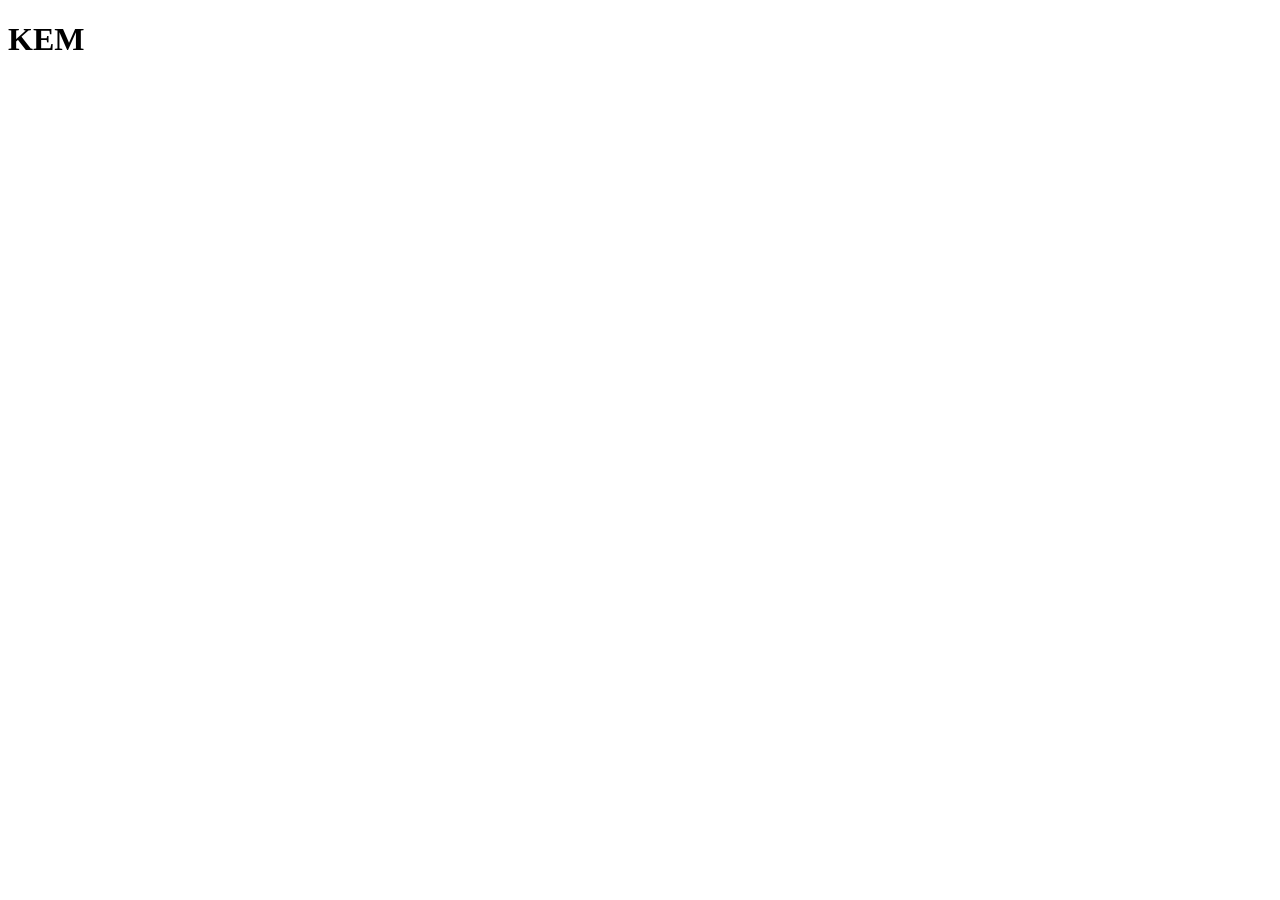
==== docs/index.html @ ff196904 "add index.html, this is web" ====
<!DOCTYPE html>
<html lang="en">
<head>
    <meta charset="UTF-8">
    <meta name="viewport" content="width=device-width, initial-scale=1.0">
    <title>KEM</title>
</head>
<body>
    <h1>KEM</h1>
</body>
</html>
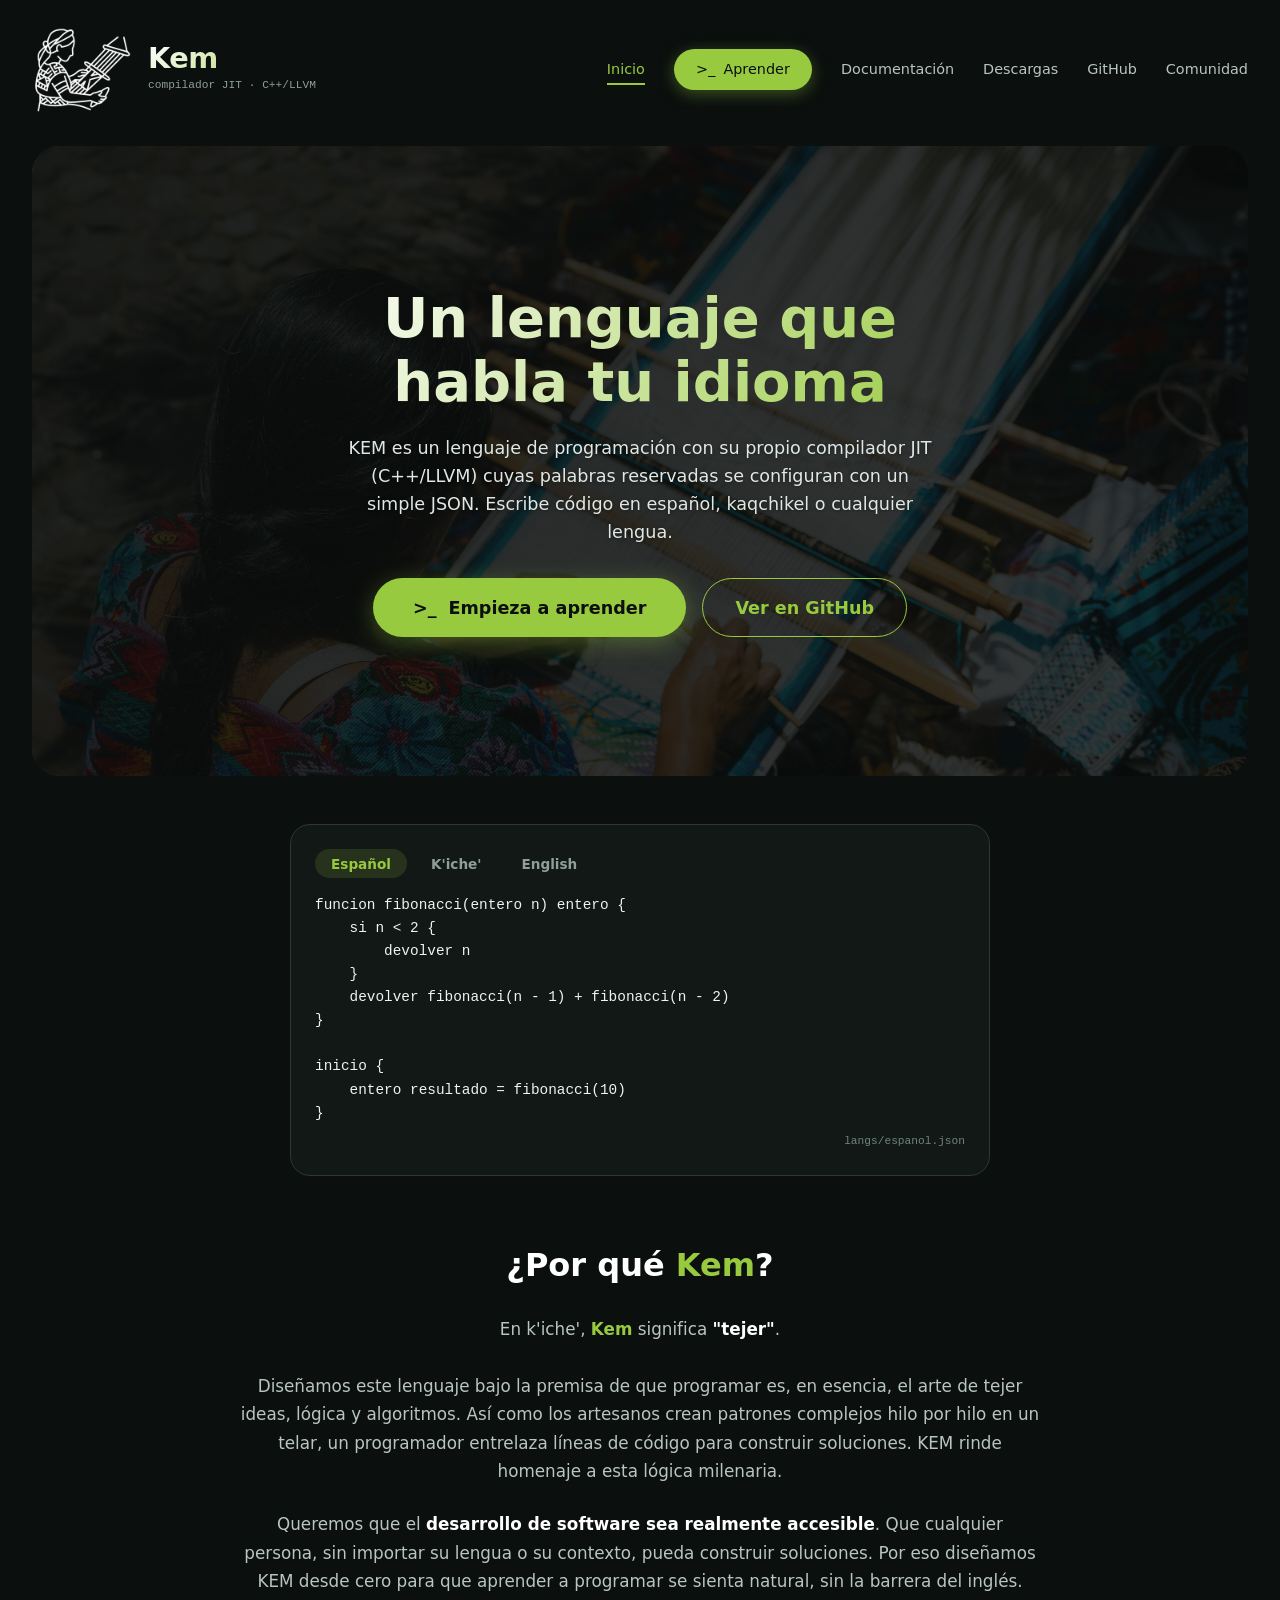
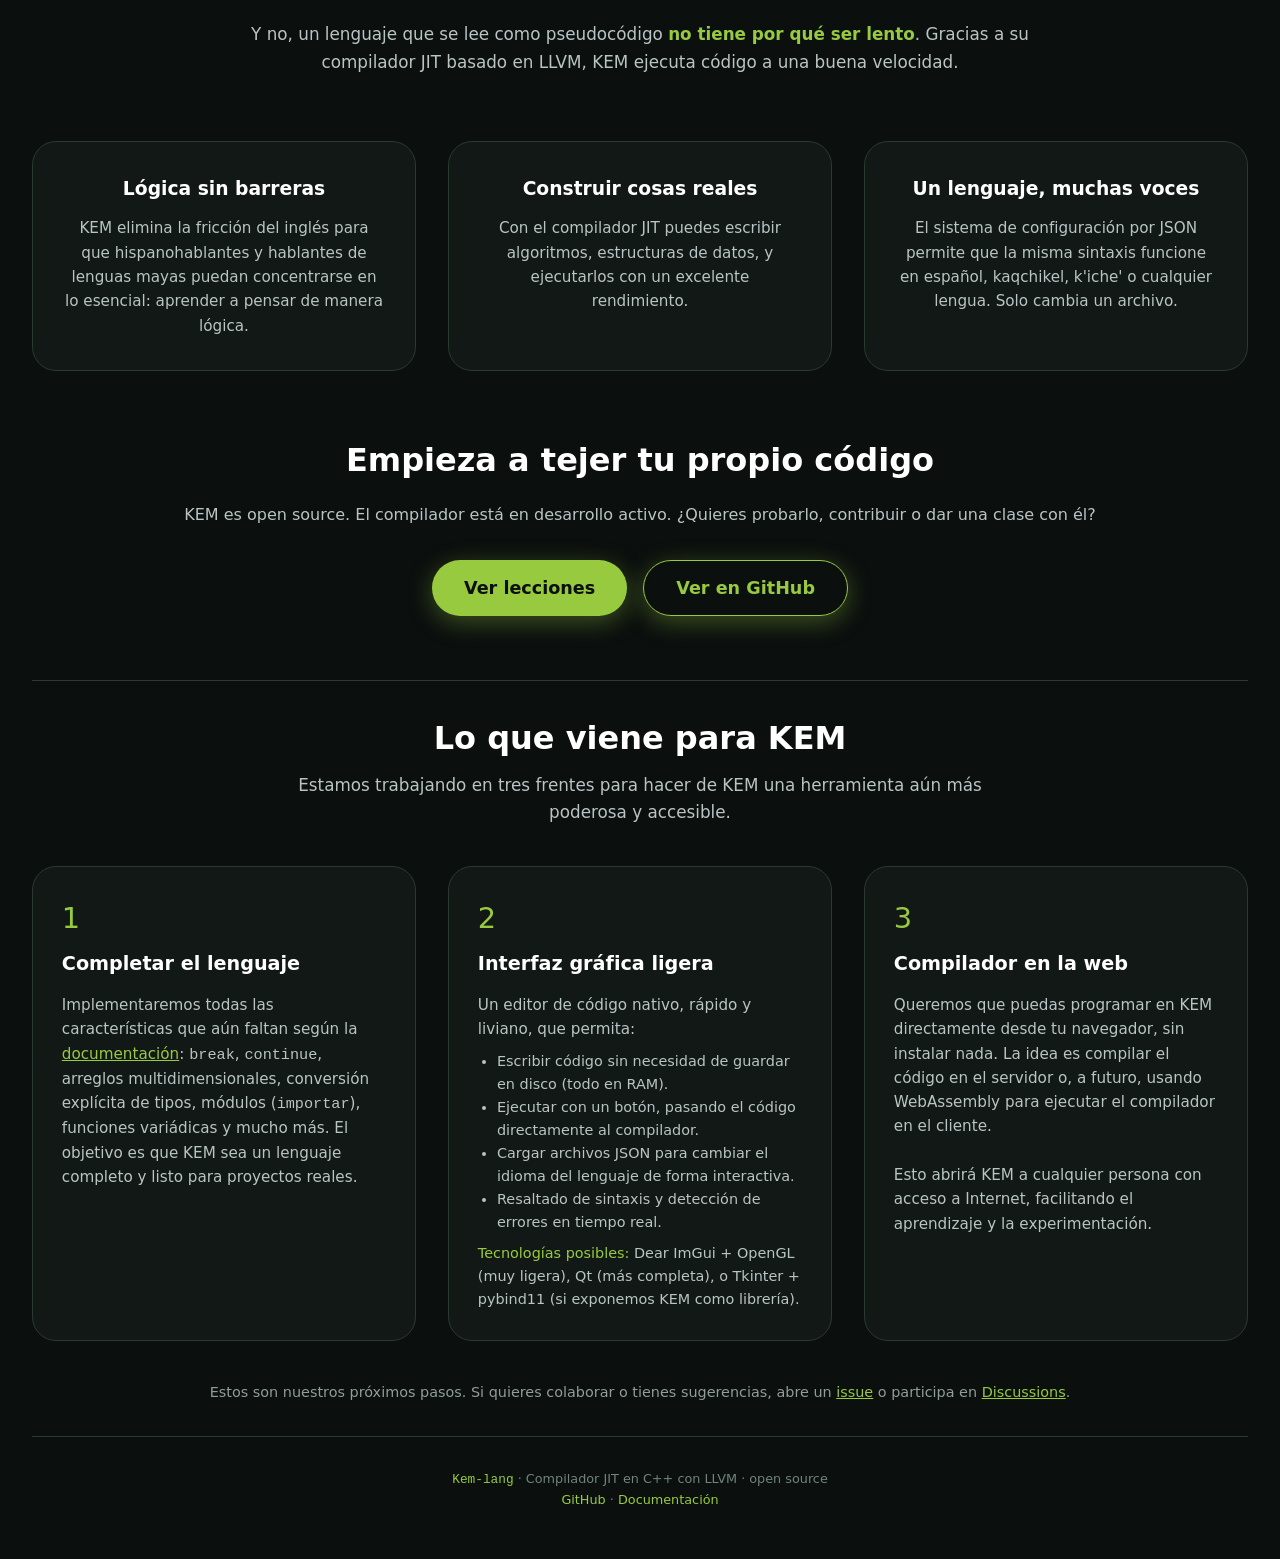
==== commit 883b6fdf: "web jsjs" ====
--- a/docs/index.html
+++ b/docs/index.html
@@ -1,11 +1,189 @@
 <!DOCTYPE html>
-<html lang="en">
+<html lang="es">
 <head>
-    <meta charset="UTF-8">
-    <meta name="viewport" content="width=device-width, initial-scale=1.0">
-    <title>KEM</title>
+  <meta charset="UTF-8">
+  <meta name="viewport" content="width=device-width, initial-scale=1.0, viewport-fit=cover">
+  <title>KEM</title>
+  <link rel="stylesheet" href="styles.css">
 </head>
 <body>
-    <h1>KEM</h1>
+
+<div class="container">
+
+  <!-- ===== NAVBAR ===== -->
+  <nav class="navbar">
+    <a href="index.html" class="logo-area">
+      <img class="logo-img" src="logo.png" alt="Logo de Kem">
+      <div>
+        <div class="brand-text">Kem</div>
+        <div class="brand-sub">compilador JIT · C++/LLVM</div>
+      </div>
+    </a>
+    <button class="menu-toggle" onclick="toggleMenu()">☰</button>
+    <div class="nav-links" id="navLinks">
+      <a href="index.html" class="active">Inicio</a>
+      <a href="aprender.html" class="nav-btn-editor"><span>>_</span> Aprender</a>
+      <a href="docs.html">Documentación</a>
+      <a href="descargas.html">Descargas</a>
+      <a href="https://github.com/vyordan/kem" target="_blank">GitHub</a>
+      <a href="comunidad.html">Comunidad</a>
+    </div>
+  </nav>
+
+  <!-- ===== HERO ===== -->
+  <section class="hero">
+    <img class="hero-background" src="fondo.png" alt="Tejedora tradicional guatemalteca">
+    <div class="hero-overlay"></div>
+    <div class="hero-content">
+      <h1>Un lenguaje que habla tu idioma</h1>
+      <p class="hero-desc">
+        KEM es un lenguaje de programación con su propio compilador JIT (C++/LLVM) cuyas palabras reservadas se configuran con un simple JSON. Escribe código en español, kaqchikel o cualquier lengua.
+      </p>
+      <div style="display: flex; gap: 1rem; justify-content: center; flex-wrap: wrap;">
+        <a href="aprender.html" class="btn-hero">
+          <span>>_</span> Empieza a aprender
+        </a>
+        <a href="https://github.com/vyordan/kem" target="_blank" class="btn-hero" style="background: transparent; border: 1px solid var(--color-accent); color: var(--color-accent); box-shadow: none; padding: 0.9rem 2rem;">
+          Ver en GitHub
+        </a>
+      </div>
+    </div>
+  </section>
+
+  <!-- ===== BLOQUE DE CÓDIGO DECORATIVO CON PESTAÑAS ===== -->
+  <div class="code-snippet" id="snippet-block">
+    <div class="tabs" style="margin-bottom: 1rem;">
+      <button class="tab-btn active" onclick="switchSnippetLang('es')">Español</button>
+      <button class="tab-btn" onclick="switchSnippetLang('ki')">K'iche'</button>
+      <button class="tab-btn" onclick="switchSnippetLang('en')">English</button>
+    </div>
+    <pre><code id="snippet-code">// Cargando...</code></pre>
+    <span class="lang-indicator" id="snippet-lang-indicator" style="position: static; display: block; text-align: right; margin-top: 0.5rem;">langs/espanol.json</span>
+  </div>
+
+  <!-- ===== SECCIÓN: ¿POR QUÉ KEM? ===== -->
+  <section class="why-kem" style="max-width: 800px; margin: 4rem auto; text-align: center;">
+    <h2 style="font-size: 2rem; color: #fff; margin-bottom: 1.5rem;">¿Por qué <span style="color: var(--color-accent);">Kem</span>?</h2>
+
+    <p style="color: var(--color-text-secondary); font-size: 1.05rem; line-height: 1.7; margin-bottom: 1.5rem;">
+      En k'iche', <strong style="color: var(--color-accent);">Kem</strong> significa <strong style="color: #fff;">"tejer"</strong>. 
+      <br><br>Diseñamos este lenguaje bajo la premisa de que programar es, en esencia, el arte de tejer ideas, lógica y algoritmos. Así como los artesanos crean patrones complejos hilo por hilo en un telar, un programador entrelaza líneas de código para construir soluciones. KEM rinde homenaje a esta lógica milenaria.
+    </p>
+
+    <p style="color: var(--color-text-secondary); font-size: 1.05rem; line-height: 1.7; margin-bottom: 1.5rem;">
+      Queremos que el <strong style="color: #fff;">desarrollo de software sea realmente accesible</strong>. 
+      Que cualquier persona, sin importar su lengua o su contexto, pueda construir soluciones. 
+      Por eso diseñamos KEM desde cero para que aprender a programar se sienta natural, sin la barrera del inglés.
+    </p>
+
+    <p style="color: var(--color-text-secondary); font-size: 1.05rem; line-height: 1.7; margin-bottom: 2rem;">
+      Y no, un lenguaje que se lee como pseudocódigo <strong style="color: var(--color-accent);">no tiene por qué ser lento</strong>. 
+      Gracias a su compilador JIT basado en LLVM, KEM ejecuta código a una buena velocidad.
+    </p>
+  </section>
+
+  <!-- ===== SECCIÓN: FILOSOFÍA (tres aspectos) ===== -->
+  <section class="filosofia-grid" style="display: grid; grid-template-columns: repeat(auto-fit, minmax(250px, 1fr)); gap: 2rem; margin: 4rem 0;">
+    <div class="filosofia-item" style="background: var(--color-bg-card); border: 1px solid var(--color-border); border-radius: 1.5rem; padding: 2rem; text-align: center;">
+      <h3 style="color: #fff; margin-bottom: 0.8rem;">Lógica sin barreras</h3>
+      <p style="color: var(--color-text-secondary); font-size: 0.95rem;">KEM elimina la fricción del inglés para que hispanohablantes y hablantes de lenguas mayas puedan concentrarse en lo esencial: aprender a pensar de manera lógica.</p>
+    </div>
+    <div class="filosofia-item" style="background: var(--color-bg-card); border: 1px solid var(--color-border); border-radius: 1.5rem; padding: 2rem; text-align: center;">
+      <h3 style="color: #fff; margin-bottom: 0.8rem;">Construir cosas reales</h3>
+      <p style="color: var(--color-text-secondary); font-size: 0.95rem;">Con el compilador JIT puedes escribir algoritmos, estructuras de datos, y ejecutarlos con un excelente rendimiento.</p>
+    </div>
+    <div class="filosofia-item" style="background: var(--color-bg-card); border: 1px solid var(--color-border); border-radius: 1.5rem; padding: 2rem; text-align: center;">
+      <h3 style="color: #fff; margin-bottom: 0.8rem;">Un lenguaje, muchas voces</h3>
+      <p style="color: var(--color-text-secondary); font-size: 0.95rem;">El sistema de configuración por JSON permite que la misma sintaxis funcione en español, kaqchikel, k'iche' o cualquier lengua. Solo cambia un archivo.</p>
+    </div>
+  </section>
+
+  <!-- ===== LLAMADA A LA ACCIÓN FINAL ===== -->
+  <section style="text-align: center; margin: 4rem 0;">
+    <h2 style="font-size: 2rem; color: #fff; margin-bottom: 1rem;">Empieza a tejer tu propio código</h2>
+    <p style="color: var(--color-text-secondary); margin-bottom: 2rem;">KEM es open source. El compilador está en desarrollo activo. ¿Quieres probarlo, contribuir o dar una clase con él?</p>
+    <div style="display: flex; gap: 1rem; justify-content: center; flex-wrap: wrap;">
+      <a href="aprender.html" class="btn-hero" style="background: var(--color-accent); color: var(--color-bg-deep); padding: 0.8rem 2rem; border-radius: 60px; text-decoration: none; font-weight: 600;">Ver lecciones</a>
+      <a href="https://github.com/vyordan/kem" target="_blank" class="btn-hero" style="background: transparent; border: 1px solid var(--color-accent); color: var(--color-accent); padding: 0.8rem 2rem; border-radius: 60px; text-decoration: none; font-weight: 600;">Ver en GitHub</a>
+    </div>
+  </section>
+
+    <!-- ===== LO QUE VIENE: FUTURO DE KEM ===== -->
+  <section style="margin: 4rem 0 2rem; padding-top: 2rem; border-top: 1px solid var(--color-border);">
+    <h2 style="font-size: 2rem; color: #fff; text-align: center; margin-bottom: 0.5rem;">Lo que viene para KEM</h2>
+    <p style="color: var(--color-text-secondary); text-align: center; max-width: 700px; margin: 0 auto 2.5rem; font-size: 1.05rem;">
+      Estamos trabajando en tres frentes para hacer de KEM una herramienta aún más poderosa y accesible.
+    </p>
+
+    <div style="display: grid; grid-template-columns: repeat(auto-fit, minmax(280px, 1fr)); gap: 2rem;">
+
+      <!-- Tarjeta 1: Completar funcionalidades -->
+      <div style="background: var(--color-bg-card); border: 1px solid var(--color-border); border-radius: 1.5rem; padding: 1.8rem; transition: all var(--transition-smooth);">
+        <div style="font-size: 1.8rem; margin-bottom: 0.5rem; color: var(--color-accent);">1</div>
+        <h3 style="color: #fff; font-size: 1.2rem; margin-bottom: 0.8rem;">Completar el lenguaje</h3>
+        <p style="color: var(--color-text-secondary); font-size: 0.95rem; line-height: 1.6;">
+          Implementaremos todas las características que aún faltan según la
+          <a href="docs.html#que-no" style="color: var(--color-accent);">documentación</a>:
+          <code>break</code>, <code>continue</code>, arreglos multidimensionales,
+          conversión explícita de tipos, módulos (<code>importar</code>),
+          funciones variádicas y mucho más. El objetivo es que KEM sea un lenguaje
+          completo y listo para proyectos reales.
+        </p>
+      </div>
+
+      <!-- Tarjeta 2: GUI ligera -->
+      <div style="background: var(--color-bg-card); border: 1px solid var(--color-border); border-radius: 1.5rem; padding: 1.8rem; transition: all var(--transition-smooth);">
+        <div style="font-size: 1.8rem; margin-bottom: 0.5rem; color: var(--color-accent);">2</div>
+        <h3 style="color: #fff; font-size: 1.2rem; margin-bottom: 0.8rem;">Interfaz gráfica ligera</h3>
+        <p style="color: var(--color-text-secondary); font-size: 0.95rem; line-height: 1.6;">
+          Un editor de código nativo, rápido y liviano, que permita:
+        </p>
+        <ul style="color: var(--color-text-secondary); font-size: 0.9rem; padding-left: 1.2rem; margin: 0.5rem 0;">
+          <li>Escribir código sin necesidad de guardar en disco (todo en RAM).</li>
+          <li>Ejecutar con un botón, pasando el código directamente al compilador.</li>
+          <li>Cargar archivos JSON para cambiar el idioma del lenguaje de forma interactiva.</li>
+          <li>Resaltado de sintaxis y detección de errores en tiempo real.</li>
+        </ul>
+        <p style="color: var(--color-text-secondary); font-size: 0.9rem; margin-top: 0.5rem;">
+          <span style="color: var(--color-accent);">Tecnologías posibles:</span>
+          Dear ImGui + OpenGL (muy ligera), Qt (más completa), o Tkinter + pybind11 (si exponemos KEM como librería).
+        </p>
+      </div>
+
+      <!-- Tarjeta 3: Versión web -->
+      <div style="background: var(--color-bg-card); border: 1px solid var(--color-border); border-radius: 1.5rem; padding: 1.8rem; transition: all var(--transition-smooth);">
+        <div style="font-size: 1.8rem; margin-bottom: 0.5rem; color: var(--color-accent);">3</div>
+        <h3 style="color: #fff; font-size: 1.2rem; margin-bottom: 0.8rem;">Compilador en la web</h3>
+        <p style="color: var(--color-text-secondary); font-size: 0.95rem; line-height: 1.6;">
+          Queremos que puedas programar en KEM directamente desde tu navegador,
+          sin instalar nada. La idea es compilar el código en el servidor o,
+          a futuro, usando WebAssembly para ejecutar el compilador en el cliente.
+          <br><br>
+          Esto abrirá KEM a cualquier persona con acceso a Internet, facilitando
+          el aprendizaje y la experimentación.
+        </p>
+      </div>
+
+    </div>
+
+    <p style="color: var(--color-text-muted); text-align: center; margin-top: 2.5rem; font-size: 0.9rem;">
+      Estos son nuestros próximos pasos. Si quieres colaborar o tienes sugerencias,
+      abre un <a href="https://github.com/vyordan/kem/issues" target="_blank" style="color: var(--color-accent);">issue</a> o participa en
+      <a href="https://github.com/vyordan/kem/discussions" target="_blank" style="color: var(--color-accent);">Discussions</a>.
+    </p>
+  </section>
+
+  <!-- ===== FOOTER ===== -->
+  <footer class="footer">
+    <p><code>Kem-lang</code> · Compilador JIT en C++ con LLVM · open source</p>
+    <p>
+      <a href="https://github.com/vyordan/kem" target="_blank">GitHub</a> · 
+      <a href="docs.html">Documentación</a>
+    </p>
+  </footer>
+
+</div>
+
+<script src="script.js"></script>
 </body>
 </html>
--- a/docs/styles.css
+++ b/docs/styles.css
@@ -0,0 +1,670 @@
+/* ============================================================
+   KEM · LENGUAJE DE PROGRAMACIÓN · JIT/LLVM
+   Hoja de estilos global — todas las páginas
+   ============================================================ */
+
+/* ----- VARIABLES DE PALETA ----- */
+:root {
+  --color-bg-deep:       #0B0F0E;
+  --color-bg-card:       #121816;
+  --color-bg-hover:      #171F1B;
+  --color-bg-console:    #070A09;
+  --color-border:        #2A3A2E;
+  --color-text-primary:  #EFF3F2;
+  --color-text-secondary:#B8C5C2;
+  --color-text-muted:    #8F9E9B;
+  --color-text-dim:      #6F847E;
+  --color-accent:        #98CA3F;
+  --color-accent-hover:  #A9E04C;
+  --color-accent-light:  rgba(152,202,63,0.18);
+  --color-accent-border: rgba(152,202,63,0.5);
+  --color-accent-glow:   rgba(152,202,63,0.35);
+  --color-code-bg:       #1F2A24;
+  --color-gradient-start:#FFFFFF;
+  --color-gradient-end:  #98CA3F;
+  --color-red-dot:       #FF5F56;
+  --color-yellow-dot:    #FFBD2E;
+  --color-green-dot:     #27C93F;
+  --font-sans:           'Inter', system-ui, -apple-system, 'Segoe UI', 'Roboto', 'Noto Sans', sans-serif;
+  --font-mono:           'Courier New', 'Fira Code', 'JetBrains Mono', monospace;
+  --radius-sm:           12px;
+  --radius-md:           20px;
+  --radius-lg:           28px;
+  --radius-xl:           48px;
+  --radius-full:         60px;
+  --transition-fast:     0.2s ease;
+  --transition-smooth:   0.25s ease;
+  --transition-spring:   0.35s cubic-bezier(0.34, 1.56, 0.64, 1);
+}
+
+/* ----- RESET GLOBAL ----- */
+*,
+*::before,
+*::after {
+  margin: 0;
+  padding: 0;
+  box-sizing: border-box;
+}
+
+html {
+  scroll-behavior: smooth;
+}
+
+body {
+  background: var(--color-bg-deep);
+  font-family: var(--font-sans);
+  color: var(--color-text-primary);
+  line-height: 1.6;
+  min-height: 100vh;
+  -webkit-font-smoothing: antialiased;
+  -moz-osx-font-smoothing: grayscale;
+}
+
+/* ----- CONTENEDOR ----- */
+.container {
+  max-width: 1280px;
+  margin: 0 auto;
+  padding: 0 2rem;
+}
+
+/* ===== NAVBAR ===== */
+.navbar {
+  display: flex;
+  flex-wrap: wrap;
+  justify-content: space-between;
+  align-items: center;
+  padding: 1.2rem 0;
+  position: relative;
+  z-index: 100;
+}
+
+.logo-area {
+  display: flex;
+  align-items: center;
+  gap: 1rem;
+  flex-wrap: wrap;
+  text-decoration: none;
+}
+
+.logo-img {
+  height: 100px;
+  width: auto;
+  max-width: 220px;
+  object-fit: contain;
+  transition: transform var(--transition-fast);
+}
+
+.logo-area:hover .logo-img {
+  transform: scale(1.05);
+}
+
+.brand-text {
+  font-size: 1.8rem;
+  font-weight: 700;
+  letter-spacing: -0.02em;
+  background: linear-gradient(135deg, var(--color-gradient-start), var(--color-gradient-end));
+  -webkit-background-clip: text;
+  background-clip: text;
+  color: transparent;
+  line-height: 1;
+}
+
+.brand-sub {
+  font-size: 0.7rem;
+  color: var(--color-text-muted);
+  margin-top: 4px;
+  font-family: var(--font-mono);
+}
+
+/* Enlaces de navegación */
+.nav-links {
+  display: flex;
+  gap: 1.8rem;
+  align-items: center;
+  flex-wrap: wrap;
+}
+
+.nav-links a {
+  color: var(--color-text-secondary);
+  text-decoration: none;
+  font-weight: 500;
+  font-size: 0.9rem;
+  transition: color var(--transition-fast);
+  position: relative;
+}
+
+.nav-links a::after {
+  content: '';
+  position: absolute;
+  bottom: -4px;
+  left: 0;
+  width: 0;
+  height: 1.5px;
+  background: var(--color-accent);
+  transition: width var(--transition-smooth);
+}
+
+.nav-links a:hover,
+.nav-links a.active {
+  color: var(--color-accent);
+}
+
+.nav-links a:hover::after,
+.nav-links a.active::after {
+  width: 100%;
+}
+
+/* Botón destacado (Aprender) */
+.nav-btn-editor {
+  background: var(--color-accent);
+  color: var(--color-bg-deep) !important;
+  border: none;
+  padding: 0.55rem 1.4rem;
+  font-weight: 600;
+  border-radius: var(--radius-full);
+  transition: all var(--transition-smooth);
+  text-decoration: none;
+  display: inline-flex;
+  align-items: center;
+  gap: 0.5rem;
+  box-shadow: 0 4px 16px var(--color-accent-glow);
+  font-size: 0.85rem;
+}
+
+.nav-btn-editor:hover {
+  background: var(--color-accent-hover);
+  transform: translateY(-2px);
+  box-shadow: 0 8px 24px rgba(152,202,63,0.5);
+}
+
+.nav-btn-editor::after {
+  display: none !important;
+}
+
+/* Menú hamburguesa (móvil) */
+.menu-toggle {
+  display: none;
+  background: transparent;
+  border: none;
+  color: var(--color-text-primary);
+  font-size: 1.8rem;
+  cursor: pointer;
+  padding: 0.3rem 0.6rem;
+}
+
+/* ============================================================
+   HERO (index.html)
+   ============================================================ */
+.hero {
+  position: relative;
+  min-height: 70vh;
+  display: flex;
+  align-items: center;
+  justify-content: center;
+  text-align: center;
+  margin-bottom: 3rem;
+  border-radius: var(--radius-lg);
+  overflow: hidden;
+  margin-top: 0.5rem;
+}
+
+.hero-background {
+  position: absolute;
+  top: 0;
+  left: 0;
+  width: 100%;
+  height: 100%;
+  object-fit: cover;
+  z-index: 0;
+  filter: brightness(0.5) contrast(1.05) saturate(0.9);
+}
+
+.hero-overlay {
+  position: absolute;
+  top: 0;
+  left: 0;
+  width: 100%;
+  height: 100%;
+  background: linear-gradient(105deg, rgba(11,15,14,0.8) 0%, rgba(11,15,14,0.6) 100%);
+  z-index: 1;
+}
+
+.hero-content {
+  position: relative;
+  z-index: 10;
+  max-width: 750px;
+  padding: 2rem;
+  margin: 2rem;
+}
+
+.hero-content h1 {
+  font-size: 3.5rem;
+  font-weight: 700;
+  line-height: 1.15;
+  margin-bottom: 1.2rem;
+  background: linear-gradient(125deg, #FFFFFF, #98CA3F);
+  -webkit-background-clip: text;
+  background-clip: text;
+  color: transparent;
+}
+
+.hero-desc {
+  font-size: 1.1rem;
+  color: #E0E8E5;
+  margin-bottom: 2rem;
+  max-width: 600px;
+  margin-left: auto;
+  margin-right: auto;
+  text-shadow: 0 1px 3px rgba(0,0,0,0.3);
+}
+
+.btn-hero {
+  background: var(--color-accent);
+  border: none;
+  padding: 0.9rem 2.5rem;
+  font-size: 1.1rem;
+  font-weight: 600;
+  border-radius: var(--radius-full);
+  color: var(--color-bg-deep);
+  cursor: pointer;
+  text-decoration: none;
+  display: inline-flex;
+  align-items: center;
+  gap: 0.75rem;
+  box-shadow: 0 6px 24px var(--color-accent-glow);
+  transition: all var(--transition-smooth);
+  font-family: var(--font-sans);
+}
+
+.btn-hero:hover {
+  background: var(--color-accent-hover);
+  transform: translateY(-3px);
+  box-shadow: 0 14px 32px rgba(152,202,63,0.5);
+}
+
+/* ============================================================
+   BLOQUE DE CÓDIGO DECORATIVO (index)
+   ============================================================ */
+.code-snippet {
+  max-width: 700px;
+  margin: 3rem auto;
+  background: var(--color-bg-card);
+  border: 1px solid var(--color-border);
+  border-radius: var(--radius-md);
+  padding: 1.5rem;
+  overflow-x: auto;
+}
+
+.code-snippet pre code {
+  background: transparent;
+  color: var(--color-text-primary);
+  font-family: var(--font-mono);
+  font-size: 0.9rem;
+  line-height: 1.6;
+}
+
+.tabs {
+  display: flex;
+  gap: 0.5rem;
+  flex-wrap: wrap;
+}
+
+.tab-btn {
+  background: transparent;
+  border: none;
+  color: var(--color-text-muted);
+  padding: 0.4rem 1rem;
+  font-weight: 600;
+  cursor: pointer;
+  border-radius: 20px;
+  transition: all var(--transition-fast);
+  font-family: var(--font-sans);
+  font-size: 0.85rem;
+}
+
+.tab-btn.active {
+  color: var(--color-accent);
+  background: rgba(152,202,63,0.15);
+}
+
+.tab-btn:hover {
+  color: var(--color-accent);
+}
+
+.lang-indicator {
+  font-family: var(--font-mono);
+  font-size: 0.7rem;
+  color: var(--color-text-dim);
+}
+
+/* ============================================================
+   CARDS GENÉRICAS (documentación, descargas, etc.)
+   ============================================================ */
+.cards-grid {
+  display: grid;
+  grid-template-columns: repeat(auto-fit, minmax(280px, 1fr));
+  gap: 2rem;
+  margin: 3rem 0;
+}
+
+.card {
+  background: var(--color-bg-card);
+  border: 1px solid var(--color-border);
+  border-radius: 1.5rem;
+  padding: 1.8rem;
+  transition: all var(--transition-smooth);
+}
+
+.card:hover {
+  border-color: var(--color-accent);
+  background: var(--color-bg-hover);
+  transform: translateY(-4px);
+  box-shadow: 0 12px 30px rgba(0,0,0,0.4);
+}
+
+.card h3 {
+  font-size: 1.3rem;
+  color: var(--color-accent);
+  margin-bottom: 0.8rem;
+}
+
+.card p {
+  color: var(--color-text-secondary);
+  font-size: 0.9rem;
+  line-height: 1.5;
+  margin-bottom: 1.5rem;
+}
+
+.card a {
+  color: var(--color-accent);
+  text-decoration: none;
+  font-weight: 600;
+  display: inline-flex;
+  align-items: center;
+  gap: 0.5rem;
+  transition: gap var(--transition-fast);
+}
+
+.card a:hover {
+  gap: 0.8rem;
+}
+
+/* ============================================================
+   SECCIÓN DE PÁGINAS INTERIORES
+   ============================================================ */
+.page-section {
+  margin: 2rem 0 4rem;
+  padding-top: 1rem;
+}
+
+.page-title {
+  font-size: 2.5rem;
+  font-weight: 700;
+  color: #FFFFFF;
+  margin-bottom: 1rem;
+}
+
+.page-subtitle {
+  color: var(--color-text-muted);
+  font-size: 1.1rem;
+  margin-bottom: 3rem;
+}
+
+/* ============================================================
+   TABLA (documentación)
+   ============================================================ */
+.data-table {
+  width: 100%;
+  border-collapse: collapse;
+  margin: 2rem 0;
+  font-size: 0.9rem;
+}
+
+.data-table th,
+.data-table td {
+  padding: 1rem 1.5rem;
+  text-align: left;
+  border-bottom: 1px solid var(--color-border);
+}
+
+.data-table th {
+  background: var(--color-bg-card);
+  color: var(--color-accent);
+  font-weight: 600;
+}
+
+.data-table tr:hover td {
+  background: rgba(152,202,63,0.05);
+}
+
+.data-table code {
+  background: var(--color-code-bg);
+  padding: 0.2rem 0.5rem;
+  border-radius: 6px;
+  font-size: 0.85rem;
+}
+
+/* ============================================================
+   LESSONS (aprender.html)
+   ============================================================ */
+.lessons-grid {
+  display: flex;
+  flex-direction: column;
+  gap: 1.5rem;
+  max-width: 900px;
+  margin: 0 auto;
+}
+
+.lesson-card {
+  background: var(--color-bg-card);
+  border: 1px solid var(--color-border);
+  border-radius: 1.5rem;
+  transition: all var(--transition-smooth);
+  overflow: hidden;
+}
+
+.lesson-card[open] {
+  border-color: var(--color-accent);
+  box-shadow: 0 8px 32px rgba(0,0,0,0.4);
+}
+
+.lesson-header {
+  display: flex;
+  align-items: center;
+  gap: 1rem;
+  padding: 1.4rem 1.8rem;
+  cursor: pointer;
+  list-style: none;
+  transition: background var(--transition-fast);
+  user-select: none;
+}
+
+.lesson-header::-webkit-details-marker {
+  display: none;
+}
+
+.lesson-header:hover {
+  background: var(--color-bg-hover);
+}
+
+.lesson-number {
+  background: var(--color-accent);
+  color: var(--color-bg-deep);
+  font-weight: 700;
+  font-size: 0.8rem;
+  padding: 0.3rem 0.8rem;
+  border-radius: 20px;
+  font-family: var(--font-mono);
+  white-space: nowrap;
+}
+
+.lesson-header h3 {
+  flex: 1;
+  font-size: 1.15rem;
+  font-weight: 600;
+  color: var(--color-text-primary);
+  margin: 0;
+}
+
+.lesson-toggle {
+  width: 28px;
+  height: 28px;
+  position: relative;
+  flex-shrink: 0;
+}
+
+.lesson-toggle::before,
+.lesson-toggle::after {
+  content: '';
+  position: absolute;
+  background: var(--color-accent);
+  border-radius: 2px;
+  transition: transform 0.3s ease;
+}
+
+.lesson-toggle::before {
+  top: 50%;
+  left: 4px;
+  right: 4px;
+  height: 2px;
+  transform: translateY(-50%);
+}
+
+.lesson-toggle::after {
+  left: 50%;
+  top: 4px;
+  bottom: 4px;
+  width: 2px;
+  transform: translateX(-50%);
+}
+
+.lesson-card[open] .lesson-toggle::after {
+  transform: translateX(-50%) rotate(90deg);
+}
+
+.lesson-body {
+  padding: 0 1.8rem 1.8rem;
+  color: var(--color-text-secondary);
+  font-size: 0.92rem;
+  line-height: 1.65;
+  border-top: 1px solid var(--color-border);
+  margin-top: -0.8rem;
+  padding-top: 1.5rem;
+}
+
+.lesson-body p {
+  margin-bottom: 1rem;
+}
+
+.lesson-body strong {
+  color: var(--color-accent);
+}
+
+.code-example {
+  background: var(--color-bg-console);
+  border: 1px solid var(--color-border);
+  border-radius: var(--radius-sm);
+  padding: 1rem 1.2rem;
+  margin: 1rem 0;
+  overflow-x: auto;
+}
+
+.code-example pre {
+  margin: 0;
+}
+
+.code-example code {
+  background: transparent;
+  color: var(--color-text-primary);
+  font-family: var(--font-mono);
+  font-size: 0.9rem;
+  line-height: 1.6;
+  white-space: pre;
+  display: block;
+}
+
+.lesson-note {
+  background: rgba(152,202,63,0.08);
+  border-left: 3px solid var(--color-accent);
+  padding: 0.8rem 1rem;
+  border-radius: 0 8px 8px 0;
+  color: #B8C5C2;
+  font-size: 0.85rem;
+  margin-top: 1.2rem;
+}
+
+/* ============================================================
+   FOOTER
+   ============================================================ */
+.footer {
+  text-align: center;
+  padding: 2rem 0 3rem;
+  font-size: 0.8rem;
+  color: var(--color-text-dim);
+  border-top: 1px solid var(--color-border);
+  margin-top: 2rem;
+}
+
+.footer code {
+  background: transparent;
+  color: var(--color-accent);
+  font-family: var(--font-mono);
+}
+
+.footer a {
+  color: var(--color-accent);
+  text-decoration: none;
+}
+
+/* ============================================================
+   FILOSOFÍA ITEMS (hover)
+   ============================================================ */
+.filosofia-item {
+  transition: all var(--transition-smooth);
+}
+
+.filosofia-item:hover {
+  border-color: var(--color-accent);
+  transform: translateY(-4px);
+  background: var(--color-bg-hover);
+  box-shadow: 0 12px 30px rgba(0,0,0,0.4);
+}
+
+/* ============================================================
+   RESPONSIVE
+   ============================================================ */
+@media (max-width: 900px) {
+  .container {
+    padding: 0 1.2rem;
+  }
+
+  .nav-links {
+    display: none;
+    flex-direction: column;
+    width: 100%;
+    background: var(--color-bg-card);
+    padding: 1rem;
+    border-radius: var(--radius-md);
+    margin-top: 1rem;
+  }
+
+  .nav-links.show {
+    display: flex;
+  }
+
+  .menu-toggle {
+    display: block;
+  }
+
+  .hero-content h1 {
+    font-size: 2.4rem;
+  }
+
+  .hero-desc {
+    font-size: 0.9rem;
+  }
+
+  .page-title {
+    font-size: 2rem;
+  }
+}
